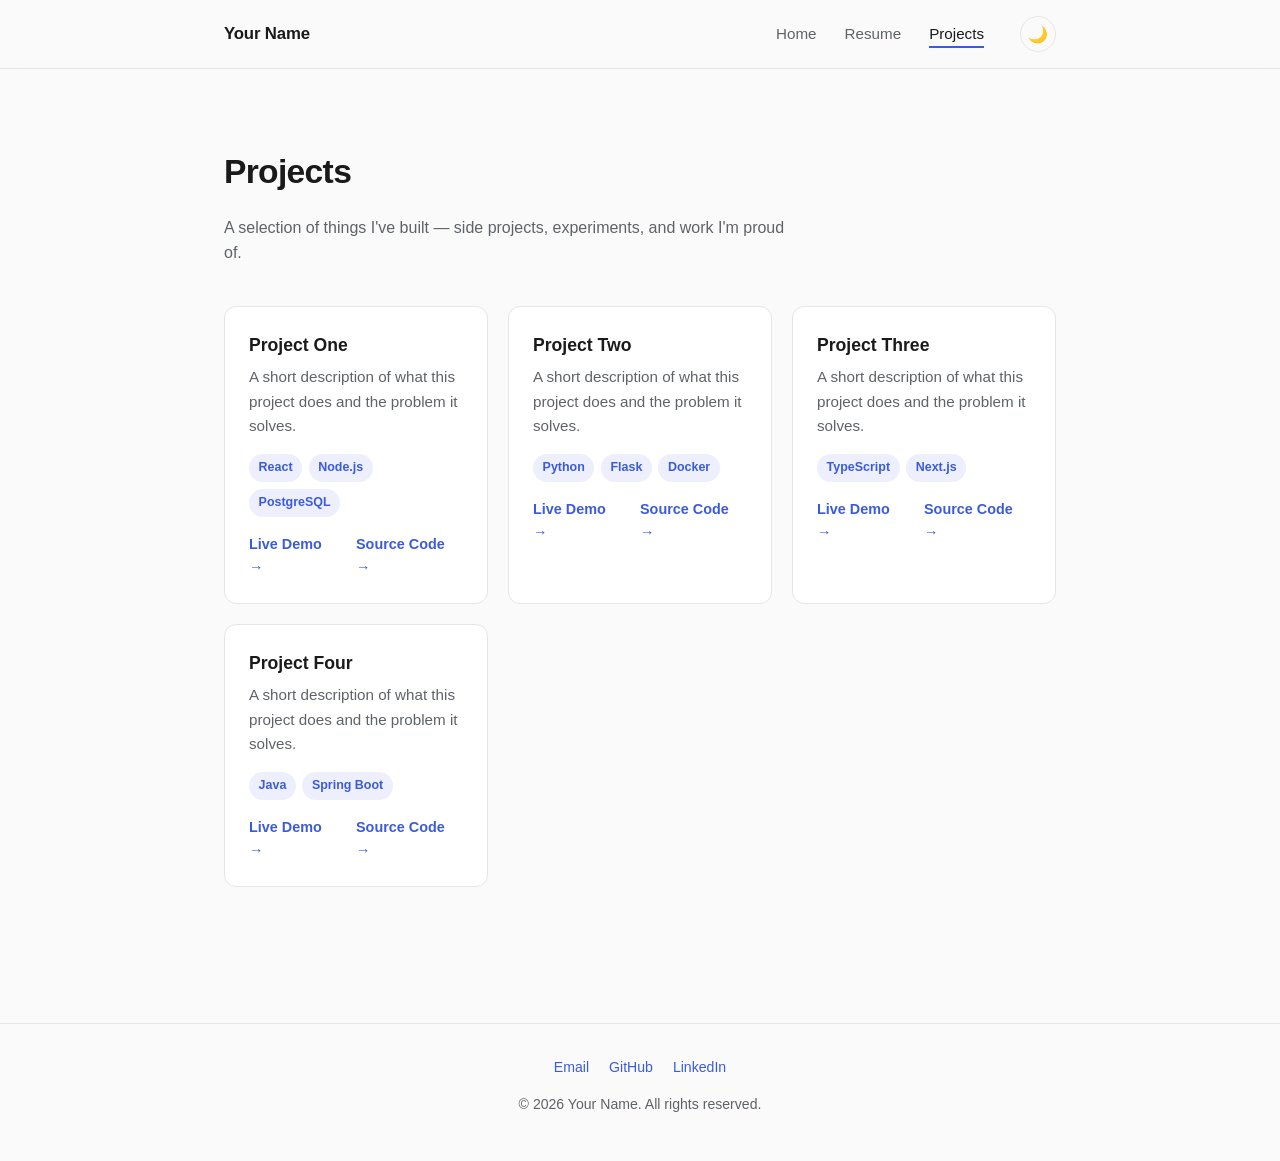
==== projects.html @ 66a23ec0 "Add personal website with homepage, resume, and projects pages Plain HTML/CSS/JS site with a light/d" ====
<!DOCTYPE html>
<html lang="en">
<head>
  <meta charset="UTF-8" />
  <meta name="viewport" content="width=device-width, initial-scale=1.0" />
  <title>Projects — Your Name</title>
  <meta name="description" content="Projects built by Your Name." />
  <link rel="stylesheet" href="css/style.css" />
</head>
<body>
  <header class="site-header">
    <nav class="nav">
      <a class="nav-brand" href="index.html">Your Name</a>
      <button class="nav-toggle" aria-label="Toggle navigation">☰</button>
      <ul class="nav-links">
        <li><a href="index.html">Home</a></li>
        <li><a href="resume.html">Resume</a></li>
        <li><a href="projects.html">Projects</a></li>
        <li><button class="theme-toggle" aria-label="Toggle dark mode">🌙</button></li>
      </ul>
    </nav>
  </header>

  <main>
    <section class="reveal" style="margin-bottom: 2.5rem;">
      <h1 style="font-size: 2.1rem; letter-spacing: -0.02em; margin-bottom: 0.5rem;">Projects</h1>
      <p style="color: var(--text-muted); max-width: 36rem;">
        A selection of things I've built — side projects, experiments, and
        work I'm proud of.
      </p>
    </section>

    <section class="section reveal">
      <div class="card-grid">
        <div class="card">
          <h3>Project One</h3>
          <p>A short description of what this project does and the problem it solves.</p>
          <div class="tag-list">
            <span class="tag">React</span>
            <span class="tag">Node.js</span>
            <span class="tag">PostgreSQL</span>
          </div>
          <div class="card-links">
            <a href="#">Live Demo →</a>
            <a href="#">Source Code →</a>
          </div>
        </div>

        <div class="card">
          <h3>Project Two</h3>
          <p>A short description of what this project does and the problem it solves.</p>
          <div class="tag-list">
            <span class="tag">Python</span>
            <span class="tag">Flask</span>
            <span class="tag">Docker</span>
          </div>
          <div class="card-links">
            <a href="#">Live Demo →</a>
            <a href="#">Source Code →</a>
          </div>
        </div>

        <div class="card">
          <h3>Project Three</h3>
          <p>A short description of what this project does and the problem it solves.</p>
          <div class="tag-list">
            <span class="tag">TypeScript</span>
            <span class="tag">Next.js</span>
          </div>
          <div class="card-links">
            <a href="#">Live Demo →</a>
            <a href="#">Source Code →</a>
          </div>
        </div>

        <div class="card">
          <h3>Project Four</h3>
          <p>A short description of what this project does and the problem it solves.</p>
          <div class="tag-list">
            <span class="tag">Java</span>
            <span class="tag">Spring Boot</span>
          </div>
          <div class="card-links">
            <a href="#">Live Demo →</a>
            <a href="#">Source Code →</a>
          </div>
        </div>
      </div>
    </section>
  </main>

  <footer class="site-footer">
    <div class="socials">
      <a href="mailto:you@example.com">Email</a>
      <a href="https://github.com/yourusername">GitHub</a>
      <a href="https://linkedin.com/in/yourusername">LinkedIn</a>
    </div>
    <p>&copy; <span class="year"></span> Your Name. All rights reserved.</p>
  </footer>

  <script src="js/main.js"></script>
</body>
</html>
---- css/style.css ----
:root {
  --bg: #fafafa;
  --bg-elevated: #ffffff;
  --text: #1a1a1a;
  --text-muted: #5f6368;
  --border: #e6e6e6;
  --accent: #3b5bdb;
  --accent-soft: #edf0fc;
  --shadow: 0 1px 2px rgba(0, 0, 0, 0.04), 0 8px 24px rgba(0, 0, 0, 0.06);
  --radius: 12px;
  --max-width: 880px;
  font-size: 16px;
}

:root[data-theme="dark"] {
  --bg: #121212;
  --bg-elevated: #1a1a1a;
  --text: #ededed;
  --text-muted: #a0a0a0;
  --border: #2a2a2a;
  --accent: #7c93f0;
  --accent-soft: #1d2440;
  --shadow: 0 1px 2px rgba(0, 0, 0, 0.3), 0 8px 24px rgba(0, 0, 0, 0.4);
}

* {
  box-sizing: border-box;
}

html {
  scroll-behavior: smooth;
}

body {
  margin: 0;
  font-family: "Inter", -apple-system, BlinkMacSystemFont, "Segoe UI", Roboto, Helvetica, Arial, sans-serif;
  background: var(--bg);
  color: var(--text);
  line-height: 1.6;
  -webkit-font-smoothing: antialiased;
  transition: background 0.2s ease, color 0.2s ease;
}

a {
  color: var(--accent);
  text-decoration: none;
}

a:hover {
  text-decoration: underline;
}

img {
  max-width: 100%;
  display: block;
}

/* Header / Nav */

.site-header {
  position: sticky;
  top: 0;
  z-index: 10;
  background: color-mix(in srgb, var(--bg) 85%, transparent);
  backdrop-filter: blur(10px);
  border-bottom: 1px solid var(--border);
}

.nav {
  max-width: var(--max-width);
  margin: 0 auto;
  display: flex;
  align-items: center;
  justify-content: space-between;
  padding: 1rem 1.5rem;
}

.nav-brand {
  font-weight: 700;
  font-size: 1.05rem;
  color: var(--text);
  letter-spacing: -0.01em;
}

.nav-brand:hover {
  text-decoration: none;
  opacity: 0.8;
}

.nav-links {
  display: flex;
  align-items: center;
  gap: 1.75rem;
  list-style: none;
  margin: 0;
  padding: 0;
}

.nav-links a {
  color: var(--text-muted);
  font-weight: 500;
  font-size: 0.95rem;
  padding: 0.25rem 0;
  border-bottom: 2px solid transparent;
}

.nav-links a:hover {
  color: var(--text);
  text-decoration: none;
}

.nav-links a.active {
  color: var(--text);
  border-bottom-color: var(--accent);
}

.nav-toggle {
  display: none;
  background: none;
  border: none;
  cursor: pointer;
  padding: 0.4rem;
  color: var(--text);
}

.theme-toggle {
  background: none;
  border: 1px solid var(--border);
  border-radius: 999px;
  width: 2.25rem;
  height: 2.25rem;
  display: flex;
  align-items: center;
  justify-content: center;
  cursor: pointer;
  color: var(--text);
  font-size: 1rem;
  margin-left: 0.5rem;
}

.theme-toggle:hover {
  background: var(--accent-soft);
}

/* Main layout */

main {
  max-width: var(--max-width);
  margin: 0 auto;
  padding: 3rem 1.5rem 5rem;
}

.section {
  margin-bottom: 3.5rem;
}

.section-title {
  font-size: 0.85rem;
  font-weight: 700;
  text-transform: uppercase;
  letter-spacing: 0.08em;
  color: var(--accent);
  margin-bottom: 1.25rem;
}

/* Hero */

.hero {
  display: flex;
  flex-direction: column;
  gap: 1.25rem;
  padding: 3rem 0 2rem;
}

.hero-eyebrow {
  color: var(--accent);
  font-weight: 600;
  font-size: 0.95rem;
}

.hero h1 {
  font-size: clamp(2.2rem, 5vw, 3.2rem);
  line-height: 1.1;
  margin: 0;
  letter-spacing: -0.02em;
}

.hero p {
  font-size: 1.15rem;
  color: var(--text-muted);
  max-width: 36rem;
  margin: 0;
}

.hero-actions {
  display: flex;
  gap: 0.9rem;
  margin-top: 0.75rem;
  flex-wrap: wrap;
}

.btn {
  display: inline-flex;
  align-items: center;
  gap: 0.4rem;
  padding: 0.65rem 1.3rem;
  border-radius: 999px;
  font-weight: 600;
  font-size: 0.95rem;
  border: 1px solid transparent;
  cursor: pointer;
  transition: transform 0.15s ease, box-shadow 0.15s ease, background 0.15s ease;
}

.btn:hover {
  text-decoration: none;
  transform: translateY(-1px);
}

.btn-primary {
  background: var(--accent);
  color: #fff;
}

.btn-primary:hover {
  box-shadow: var(--shadow);
}

.btn-secondary {
  background: transparent;
  border-color: var(--border);
  color: var(--text);
}

.btn-secondary:hover {
  background: var(--accent-soft);
  border-color: var(--accent);
}

/* Cards */

.card-grid {
  display: grid;
  grid-template-columns: repeat(auto-fit, minmax(260px, 1fr));
  gap: 1.25rem;
}

.card {
  background: var(--bg-elevated);
  border: 1px solid var(--border);
  border-radius: var(--radius);
  padding: 1.5rem;
  transition: transform 0.18s ease, box-shadow 0.18s ease, border-color 0.18s ease;
}

.card:hover {
  transform: translateY(-3px);
  box-shadow: var(--shadow);
  border-color: var(--accent);
}

.card h3 {
  margin: 0 0 0.4rem;
  font-size: 1.1rem;
}

.card p {
  color: var(--text-muted);
  margin: 0 0 1rem;
  font-size: 0.95rem;
}

.tag-list {
  display: flex;
  flex-wrap: wrap;
  gap: 0.4rem;
  margin-bottom: 1rem;
}

.tag {
  background: var(--accent-soft);
  color: var(--accent);
  font-size: 0.78rem;
  font-weight: 600;
  padding: 0.25rem 0.6rem;
  border-radius: 999px;
}

.card-links {
  display: flex;
  gap: 1rem;
  font-size: 0.9rem;
  font-weight: 600;
}

/* Resume */

.timeline-item {
  position: relative;
  padding-left: 1.5rem;
  border-left: 2px solid var(--border);
  padding-bottom: 1.75rem;
  margin-left: 0.25rem;
}

.timeline-item:last-child {
  padding-bottom: 0;
}

.timeline-item::before {
  content: "";
  position: absolute;
  left: -6px;
  top: 0.25rem;
  width: 10px;
  height: 10px;
  border-radius: 50%;
  background: var(--accent);
}

.timeline-header {
  display: flex;
  justify-content: space-between;
  flex-wrap: wrap;
  gap: 0.25rem 1rem;
  margin-bottom: 0.25rem;
}

.timeline-header h3 {
  margin: 0;
  font-size: 1.05rem;
}

.timeline-date {
  color: var(--text-muted);
  font-size: 0.88rem;
  font-weight: 500;
  white-space: nowrap;
}

.timeline-subtitle {
  color: var(--accent);
  font-weight: 600;
  font-size: 0.92rem;
  margin-bottom: 0.4rem;
}

.timeline-item ul {
  margin: 0.4rem 0 0;
  padding-left: 1.1rem;
  color: var(--text-muted);
}

.timeline-item li {
  margin-bottom: 0.3rem;
}

.skills-grid {
  display: grid;
  grid-template-columns: repeat(auto-fit, minmax(200px, 1fr));
  gap: 1rem;
}

.skill-group h4 {
  margin: 0 0 0.5rem;
  font-size: 0.92rem;
  color: var(--text-muted);
  text-transform: uppercase;
  letter-spacing: 0.04em;
  font-weight: 600;
}

.skill-group .tag-list {
  margin-bottom: 0;
}

.resume-header {
  display: flex;
  justify-content: space-between;
  align-items: flex-start;
  flex-wrap: wrap;
  gap: 1rem;
  margin-bottom: 1rem;
}

/* Footer */

.site-footer {
  border-top: 1px solid var(--border);
  padding: 2rem 1.5rem;
  text-align: center;
  color: var(--text-muted);
  font-size: 0.88rem;
}

.site-footer .socials {
  display: flex;
  justify-content: center;
  gap: 1.25rem;
  margin-bottom: 0.75rem;
}

/* Responsive */

@media (max-width: 640px) {
  .nav-toggle {
    display: inline-flex;
  }

  .nav-links {
    position: absolute;
    top: 100%;
    left: 0;
    right: 0;
    background: var(--bg-elevated);
    border-bottom: 1px solid var(--border);
    flex-direction: column;
    align-items: flex-start;
    padding: 1rem 1.5rem;
    gap: 1rem;
    display: none;
  }

  .nav-links.open {
    display: flex;
  }

  .resume-header {
    flex-direction: column;
  }
}

/* Reveal animation */

.reveal {
  opacity: 0;
  transform: translateY(12px);
  transition: opacity 0.5s ease, transform 0.5s ease;
}

.reveal.visible {
  opacity: 1;
  transform: translateY(0);
}
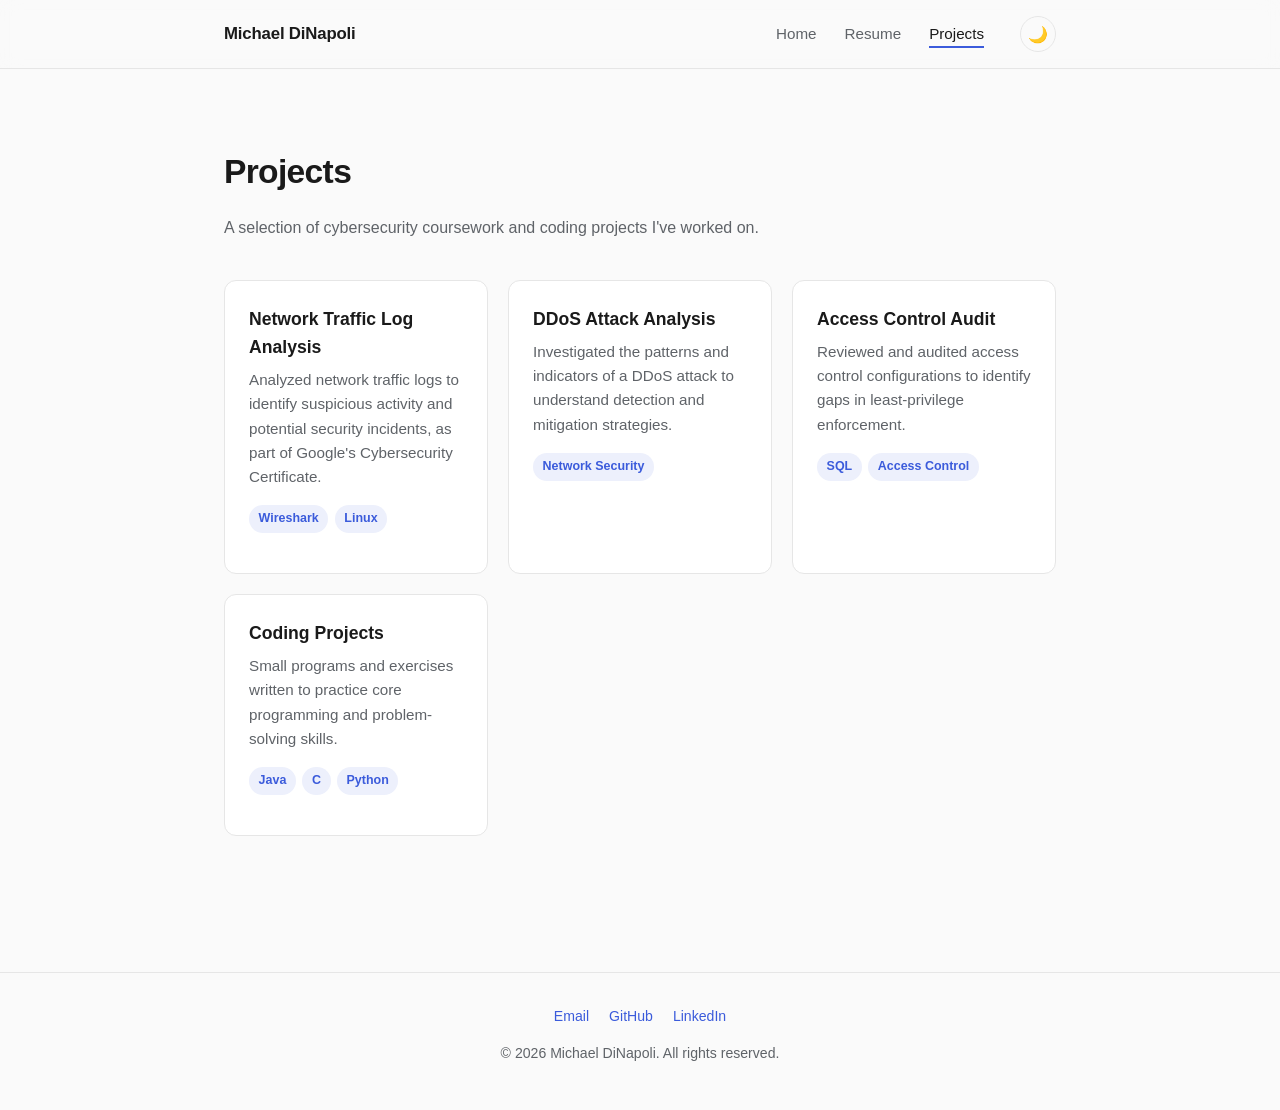
==== commit 0d9d2e87: "Update personal details to reflect IT/cybersecurity focus" ====
--- a/projects.html
+++ b/projects.html
@@ -3,14 +3,14 @@
 <head>
   <meta charset="UTF-8" />
   <meta name="viewport" content="width=device-width, initial-scale=1.0" />
-  <title>Projects — Your Name</title>
-  <meta name="description" content="Projects built by Your Name." />
+  <title>Projects — Michael DiNapoli</title>
+  <meta name="description" content="Cybersecurity and programming projects by Michael DiNapoli, Computer Science student at Binghamton University." />
   <link rel="stylesheet" href="css/style.css" />
 </head>
 <body>
   <header class="site-header">
     <nav class="nav">
-      <a class="nav-brand" href="index.html">Your Name</a>
+      <a class="nav-brand" href="index.html">Michael DiNapoli</a>
       <button class="nav-toggle" aria-label="Toggle navigation">☰</button>
       <ul class="nav-links">
         <li><a href="index.html">Home</a></li>
@@ -25,64 +25,46 @@
     <section class="reveal" style="margin-bottom: 2.5rem;">
       <h1 style="font-size: 2.1rem; letter-spacing: -0.02em; margin-bottom: 0.5rem;">Projects</h1>
       <p style="color: var(--text-muted); max-width: 36rem;">
-        A selection of things I've built — side projects, experiments, and
-        work I'm proud of.
+        A selection of cybersecurity coursework and coding projects I've
+        worked on.
       </p>
     </section>
 
     <section class="section reveal">
       <div class="card-grid">
         <div class="card">
-          <h3>Project One</h3>
-          <p>A short description of what this project does and the problem it solves.</p>
+          <h3>Network Traffic Log Analysis</h3>
+          <p>Analyzed network traffic logs to identify suspicious activity and potential security incidents, as part of Google's Cybersecurity Certificate.</p>
           <div class="tag-list">
-            <span class="tag">React</span>
-            <span class="tag">Node.js</span>
-            <span class="tag">PostgreSQL</span>
-          </div>
-          <div class="card-links">
-            <a href="#">Live Demo →</a>
-            <a href="#">Source Code →</a>
+            <span class="tag">Wireshark</span>
+            <span class="tag">Linux</span>
           </div>
         </div>
 
         <div class="card">
-          <h3>Project Two</h3>
-          <p>A short description of what this project does and the problem it solves.</p>
+          <h3>DDoS Attack Analysis</h3>
+          <p>Investigated the patterns and indicators of a DDoS attack to understand detection and mitigation strategies.</p>
           <div class="tag-list">
-            <span class="tag">Python</span>
-            <span class="tag">Flask</span>
-            <span class="tag">Docker</span>
-          </div>
-          <div class="card-links">
-            <a href="#">Live Demo →</a>
-            <a href="#">Source Code →</a>
+            <span class="tag">Network Security</span>
           </div>
         </div>
 
         <div class="card">
-          <h3>Project Three</h3>
-          <p>A short description of what this project does and the problem it solves.</p>
+          <h3>Access Control Audit</h3>
+          <p>Reviewed and audited access control configurations to identify gaps in least-privilege enforcement.</p>
           <div class="tag-list">
-            <span class="tag">TypeScript</span>
-            <span class="tag">Next.js</span>
-          </div>
-          <div class="card-links">
-            <a href="#">Live Demo →</a>
-            <a href="#">Source Code →</a>
+            <span class="tag">SQL</span>
+            <span class="tag">Access Control</span>
           </div>
         </div>
 
         <div class="card">
-          <h3>Project Four</h3>
-          <p>A short description of what this project does and the problem it solves.</p>
+          <h3>Coding Projects</h3>
+          <p>Small programs and exercises written to practice core programming and problem-solving skills.</p>
           <div class="tag-list">
             <span class="tag">Java</span>
-            <span class="tag">Spring Boot</span>
-          </div>
-          <div class="card-links">
-            <a href="#">Live Demo →</a>
-            <a href="#">Source Code →</a>
+            <span class="tag">C</span>
+            <span class="tag">Python</span>
           </div>
         </div>
       </div>
@@ -91,11 +73,11 @@
 
   <footer class="site-footer">
     <div class="socials">
-      <a href="mailto:you@example.com">Email</a>
+      <a href="mailto:michaeldinapoli331@gmail.com">Email</a>
       <a href="https://github.com/yourusername">GitHub</a>
       <a href="https://linkedin.com/in/yourusername">LinkedIn</a>
     </div>
-    <p>&copy; <span class="year"></span> Your Name. All rights reserved.</p>
+    <p>&copy; <span class="year"></span> Michael DiNapoli. All rights reserved.</p>
   </footer>
 
   <script src="js/main.js"></script>
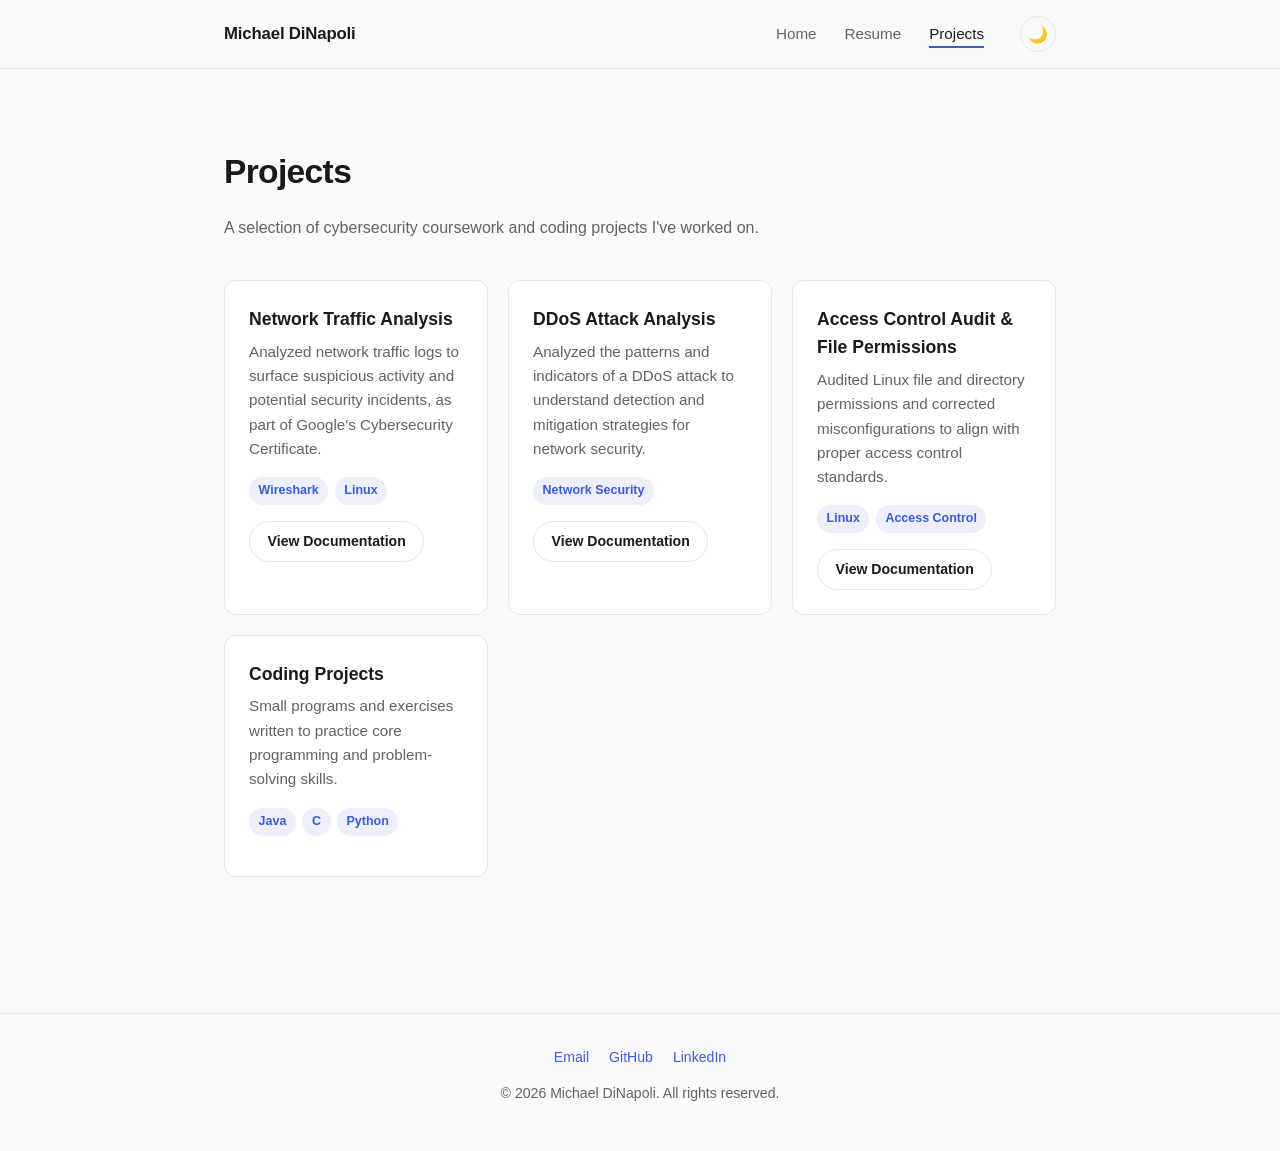
==== commit be5a09fa: "Add resume PDF embed/download and project documentation links Wires up the resume page with a workin" ====
--- a/projects.html
+++ b/projects.html
@@ -33,28 +33,37 @@
     <section class="section reveal">
       <div class="card-grid">
         <div class="card">
-          <h3>Network Traffic Log Analysis</h3>
-          <p>Analyzed network traffic logs to identify suspicious activity and potential security incidents, as part of Google's Cybersecurity Certificate.</p>
+          <h3>Network Traffic Analysis</h3>
+          <p>Analyzed network traffic logs to surface suspicious activity and potential security incidents, as part of Google's Cybersecurity Certificate.</p>
           <div class="tag-list">
             <span class="tag">Wireshark</span>
             <span class="tag">Linux</span>
+          </div>
+          <div class="card-links">
+            <a class="btn btn-secondary" href="files/Network_Traffic_Analysis.pdf" target="_blank" rel="noopener">View Documentation</a>
           </div>
         </div>
 
         <div class="card">
           <h3>DDoS Attack Analysis</h3>
-          <p>Investigated the patterns and indicators of a DDoS attack to understand detection and mitigation strategies.</p>
+          <p>Analyzed the patterns and indicators of a DDoS attack to understand detection and mitigation strategies for network security.</p>
           <div class="tag-list">
             <span class="tag">Network Security</span>
+          </div>
+          <div class="card-links">
+            <a class="btn btn-secondary" href="files/DDoS_Attack_Analysis.pdf" target="_blank" rel="noopener">View Documentation</a>
           </div>
         </div>
 
         <div class="card">
-          <h3>Access Control Audit</h3>
-          <p>Reviewed and audited access control configurations to identify gaps in least-privilege enforcement.</p>
+          <h3>Access Control Audit &amp; File Permissions</h3>
+          <p>Audited Linux file and directory permissions and corrected misconfigurations to align with proper access control standards.</p>
           <div class="tag-list">
-            <span class="tag">SQL</span>
+            <span class="tag">Linux</span>
             <span class="tag">Access Control</span>
+          </div>
+          <div class="card-links">
+            <a class="btn btn-secondary" href="files/ACCESS_CONTROL_AUDIT_and_File_Permissions.pdf" target="_blank" rel="noopener">View Documentation</a>
           </div>
         </div>
 
--- a/css/style.css
+++ b/css/style.css
@@ -288,9 +288,13 @@
 
 .card-links {
   display: flex;
-  gap: 1rem;
-  font-size: 0.9rem;
-  font-weight: 600;
+  flex-wrap: wrap;
+  gap: 0.75rem;
+}
+
+.card-links .btn {
+  padding: 0.5rem 1.1rem;
+  font-size: 0.88rem;
 }
 
 /* Resume */
@@ -381,6 +385,21 @@
   flex-wrap: wrap;
   gap: 1rem;
   margin-bottom: 1rem;
+}
+
+.pdf-embed-wrapper {
+  border: 1px solid var(--border);
+  border-radius: var(--radius);
+  overflow: hidden;
+  box-shadow: var(--shadow);
+}
+
+.pdf-embed-wrapper iframe {
+  display: block;
+  width: 100%;
+  height: 80vh;
+  border: none;
+  background: var(--bg-elevated);
 }
 
 /* Footer */
@@ -428,6 +447,10 @@
   .resume-header {
     flex-direction: column;
   }
+
+  .pdf-embed-wrapper iframe {
+    height: 60vh;
+  }
 }
 
 /* Reveal animation */
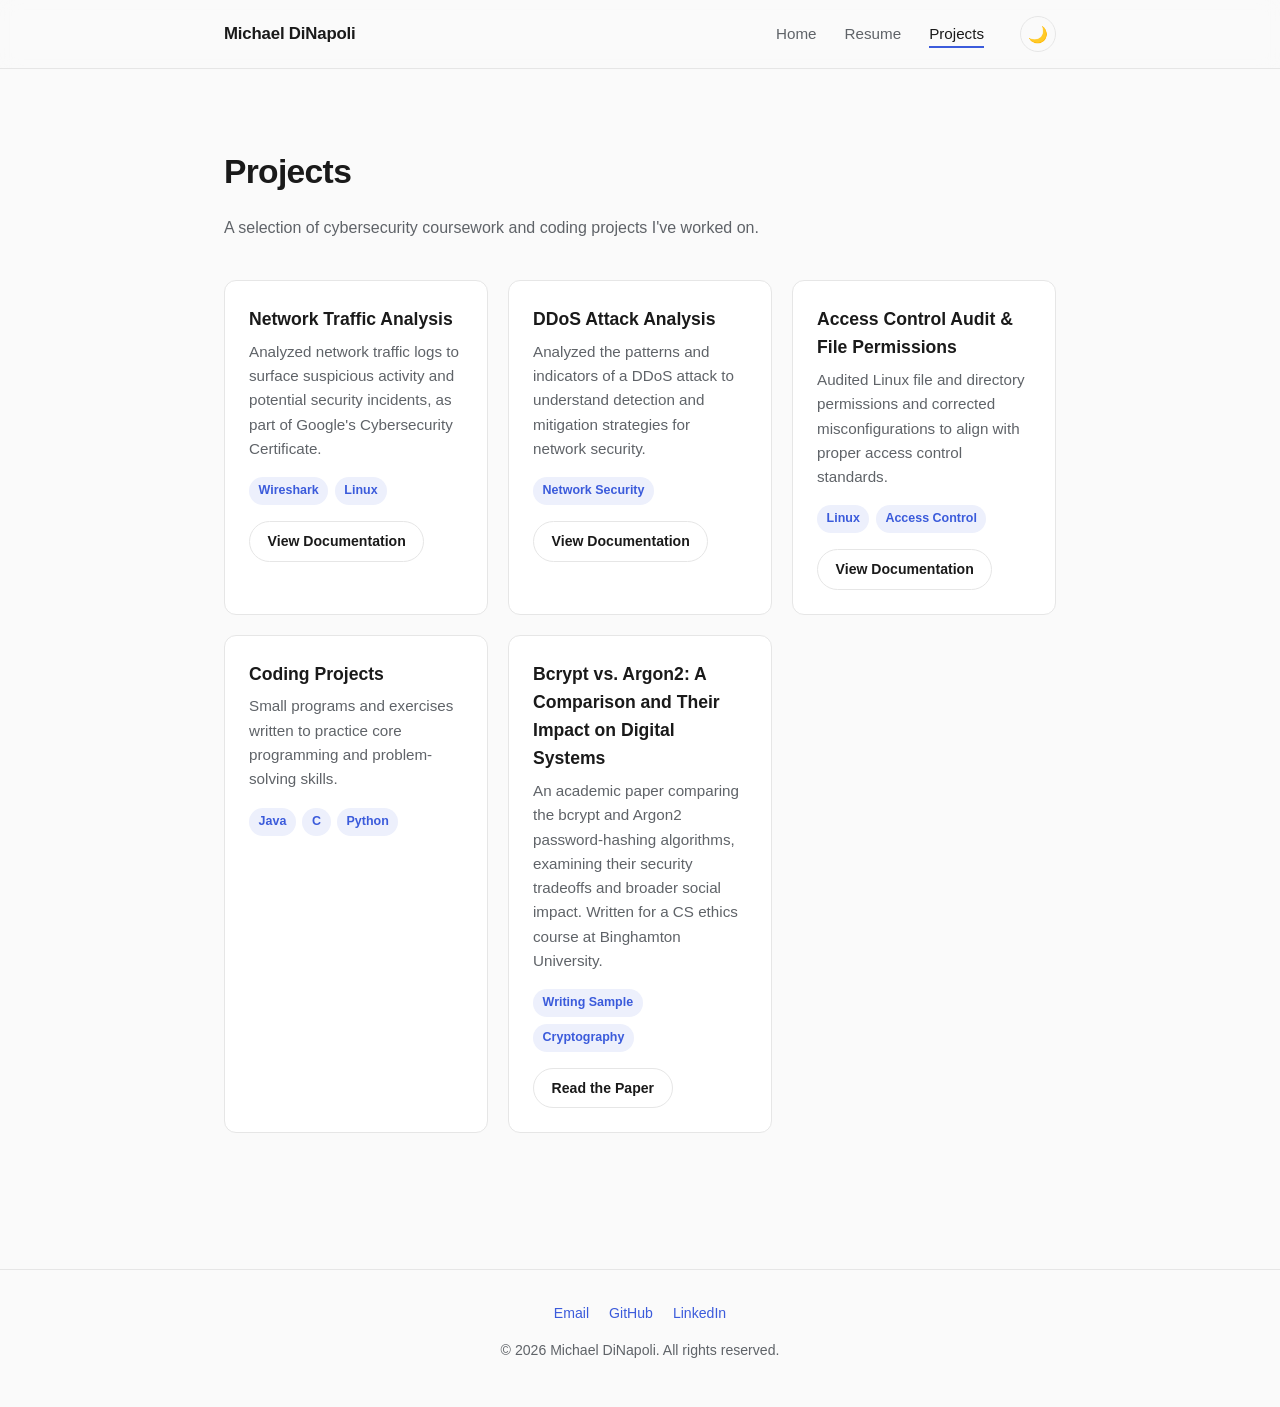
==== commit a2944d59: "headshot and writing sample added" ====
--- a/projects.html
+++ b/projects.html
@@ -76,6 +76,18 @@
             <span class="tag">Python</span>
           </div>
         </div>
+
+        <div class="card">
+          <h3>Bcrypt vs. Argon2: A Comparison and Their Impact on Digital Systems</h3>
+          <p>An academic paper comparing the bcrypt and Argon2 password-hashing algorithms, examining their security tradeoffs and broader social impact. Written for a CS ethics course at Binghamton University.</p>
+          <div class="tag-list">
+            <span class="tag">Writing Sample</span>
+            <span class="tag">Cryptography</span>
+          </div>
+          <div class="card-links">
+            <a class="btn btn-secondary" href="files/Bcrypt_vs_Argon2.pdf" target="_blank" rel="noopener">Read the Paper</a>
+          </div>
+        </div>
       </div>
     </section>
   </main>
--- a/css/style.css
+++ b/css/style.css
@@ -167,9 +167,28 @@
 
 .hero {
   display: flex;
+  align-items: center;
+  justify-content: space-between;
+  gap: 2rem;
+  padding: 3rem 0 2rem;
+}
+
+.hero-text {
+  display: flex;
   flex-direction: column;
   gap: 1.25rem;
-  padding: 3rem 0 2rem;
+  flex: 1;
+  min-width: 0;
+}
+
+.hero-photo {
+  width: 140px;
+  height: 140px;
+  border-radius: 50%;
+  object-fit: cover;
+  flex-shrink: 0;
+  border: 3px solid var(--bg-elevated);
+  box-shadow: var(--shadow);
 }
 
 .hero-eyebrow {
@@ -451,6 +470,17 @@
   .pdf-embed-wrapper iframe {
     height: 60vh;
   }
+
+  .hero {
+    flex-direction: column-reverse;
+    align-items: flex-start;
+    gap: 1.5rem;
+  }
+
+  .hero-photo {
+    width: 96px;
+    height: 96px;
+  }
 }
 
 /* Reveal animation */
